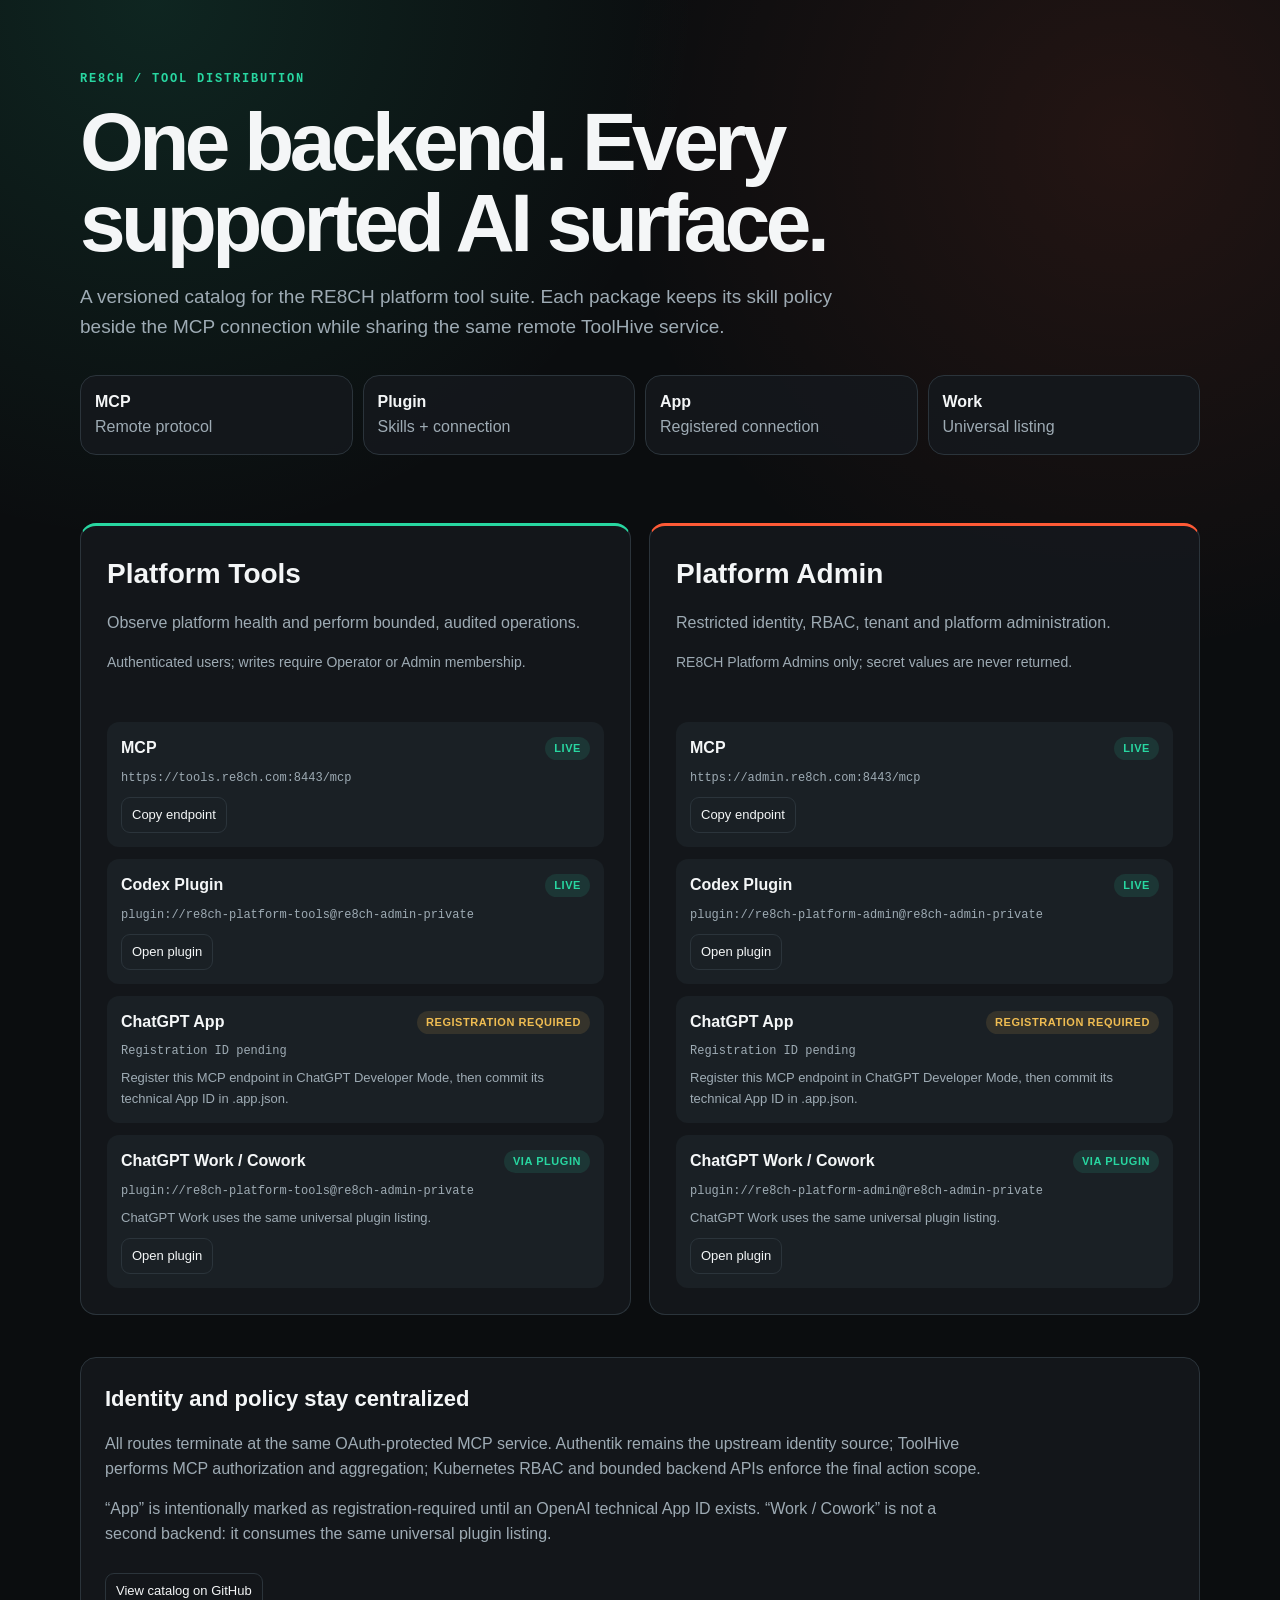
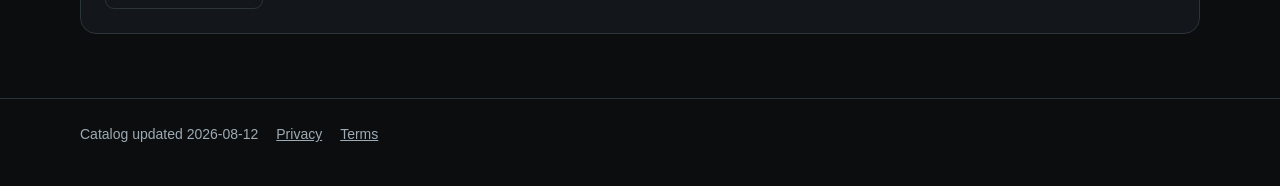
==== docs/index.html @ 042d4aea "publish RE8CH tool distribution catalog" ====
<!doctype html>
<html lang="en">
<head>
  <meta charset="utf-8">
  <meta name="viewport" content="width=device-width, initial-scale=1">
  <meta name="description" content="RE8CH platform tool distribution catalog for MCP, Codex Plugin, ChatGPT App and Work.">
  <title>RE8CH Tool Distribution</title>
  <link rel="stylesheet" href="./styles.css">
</head>
<body>
  <header class="wrap">
    <div class="eyebrow">RE8CH / Tool Distribution</div>
    <h1>One backend. Every supported AI surface.</h1>
    <p class="lead">A versioned catalog for the RE8CH platform tool suite. Each package keeps its skill policy beside the MCP connection while sharing the same remote ToolHive service.</p>
    <div class="flow" aria-label="Distribution model">
      <div><strong>MCP</strong>Remote protocol</div>
      <div><strong>Plugin</strong>Skills + connection</div>
      <div><strong>App</strong>Registered connection</div>
      <div><strong>Work</strong>Universal listing</div>
    </div>
  </header>

  <main class="wrap">
    <div id="plugins" class="grid" aria-live="polite"><p>Loading catalog…</p></div>
    <section class="policy">
      <h2>Identity and policy stay centralized</h2>
      <p>All routes terminate at the same OAuth-protected MCP service. Authentik remains the upstream identity source; ToolHive performs MCP authorization and aggregation; Kubernetes RBAC and bounded backend APIs enforce the final action scope.</p>
      <p>“App” is intentionally marked as registration-required until an OpenAI technical App ID exists. “Work / Cowork” is not a second backend: it consumes the same universal plugin listing.</p>
      <a class="button" href="https://github.com/re8ch/tool-distribution">View catalog on GitHub</a>
    </section>
  </main>

  <footer><div class="wrap"><span id="updated">Catalog</span><a href="./privacy.html">Privacy</a><a href="./terms.html">Terms</a></div></footer>
  <script src="./app.js" defer></script>
</body>
</html>
---- docs/styles.css ----
:root {
  color-scheme: dark;
  --bg: #0b0d0f;
  --panel: #14181c;
  --panel-2: #1a2025;
  --line: #2b343b;
  --text: #f4f6f7;
  --muted: #9eabb4;
  --tools: #28d7a1;
  --admin: #ff5a36;
  --warn: #f0bd52;
}

* { box-sizing: border-box; }

body {
  margin: 0;
  background:
    radial-gradient(circle at 12% 0%, rgba(40, 215, 161, .12), transparent 34rem),
    radial-gradient(circle at 88% 8%, rgba(255, 90, 54, .10), transparent 32rem),
    var(--bg);
  color: var(--text);
  font: 16px/1.55 ui-sans-serif, -apple-system, BlinkMacSystemFont, "Segoe UI", sans-serif;
}

a { color: inherit; }

.wrap { width: min(1120px, calc(100% - 36px)); margin: 0 auto; }

header { padding: 72px 0 44px; }

.eyebrow {
  color: var(--tools);
  font: 700 12px/1.2 ui-monospace, SFMono-Regular, Menlo, monospace;
  letter-spacing: .15em;
  text-transform: uppercase;
}

h1 { margin: 16px 0; max-width: 850px; font-size: clamp(42px, 7vw, 82px); line-height: .98; letter-spacing: -.055em; }
.lead { max-width: 760px; color: var(--muted); font-size: 19px; }

.flow {
  display: grid;
  grid-template-columns: repeat(4, 1fr);
  gap: 10px;
  margin: 34px 0 0;
}

.flow div, .card, .policy {
  border: 1px solid var(--line);
  background: rgba(20, 24, 28, .9);
  border-radius: 16px;
}

.flow div { padding: 14px; color: var(--muted); }
.flow strong { display: block; color: var(--text); }

.grid { display: grid; grid-template-columns: repeat(2, minmax(0, 1fr)); gap: 18px; padding: 24px 0; }
.card { padding: 26px; overflow: hidden; }
.card.tools { border-top: 3px solid var(--tools); }
.card.admin { border-top: 3px solid var(--admin); }
h2 { margin: 0 0 8px; font-size: 28px; }
.summary, .access { color: var(--muted); }
.access { min-height: 48px; font-size: 14px; }

.routes { margin-top: 22px; display: grid; gap: 12px; }
.route { padding: 14px; background: var(--panel-2); border-radius: 12px; }
.route-head { display: flex; align-items: center; justify-content: space-between; gap: 12px; }
.route-title { font-weight: 700; }
.badge { padding: 3px 9px; border-radius: 999px; font-size: 11px; font-weight: 800; letter-spacing: .05em; text-transform: uppercase; }
.badge.live, .badge.via-plugin { color: var(--tools); background: rgba(40, 215, 161, .12); }
.badge.registration-required { color: var(--warn); background: rgba(240, 189, 82, .12); }
.value { margin-top: 8px; color: var(--muted); font: 12px/1.5 ui-monospace, SFMono-Regular, Menlo, monospace; overflow-wrap: anywhere; }
.detail { margin: 8px 0 0; color: var(--muted); font-size: 13px; }

button, .button {
  display: inline-flex;
  align-items: center;
  justify-content: center;
  margin-top: 10px;
  border: 1px solid var(--line);
  border-radius: 9px;
  padding: 7px 10px;
  background: transparent;
  color: var(--text);
  font: inherit;
  font-size: 13px;
  text-decoration: none;
  cursor: pointer;
}
button:hover, .button:hover { border-color: var(--muted); background: rgba(255,255,255,.04); }

.policy { margin: 18px 0 64px; padding: 24px; }
.policy h2 { font-size: 22px; }
.policy p { color: var(--muted); max-width: 880px; }
footer { border-top: 1px solid var(--line); padding: 25px 0 40px; color: var(--muted); font-size: 14px; }
footer .wrap { display: flex; gap: 18px; flex-wrap: wrap; }

@media (max-width: 760px) {
  header { padding-top: 48px; }
  .flow, .grid { grid-template-columns: 1fr; }
  .access { min-height: 0; }
}
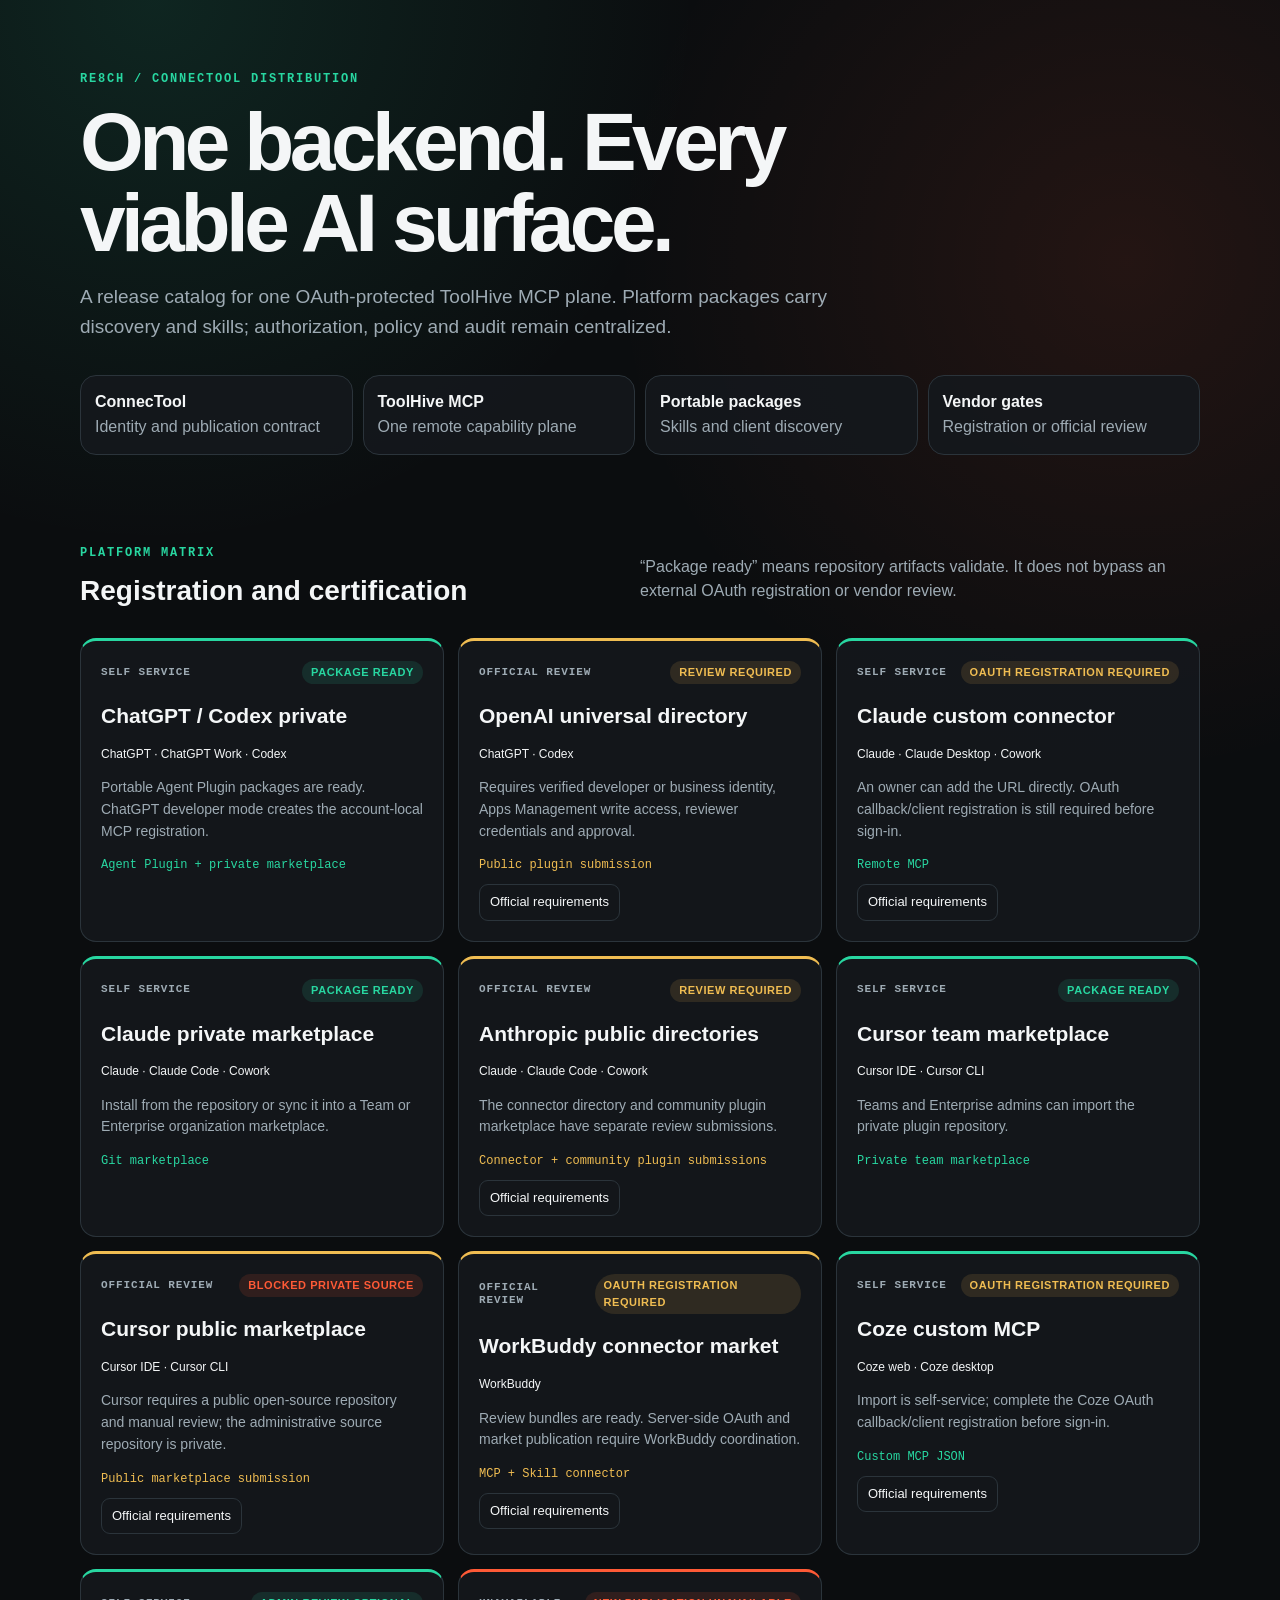
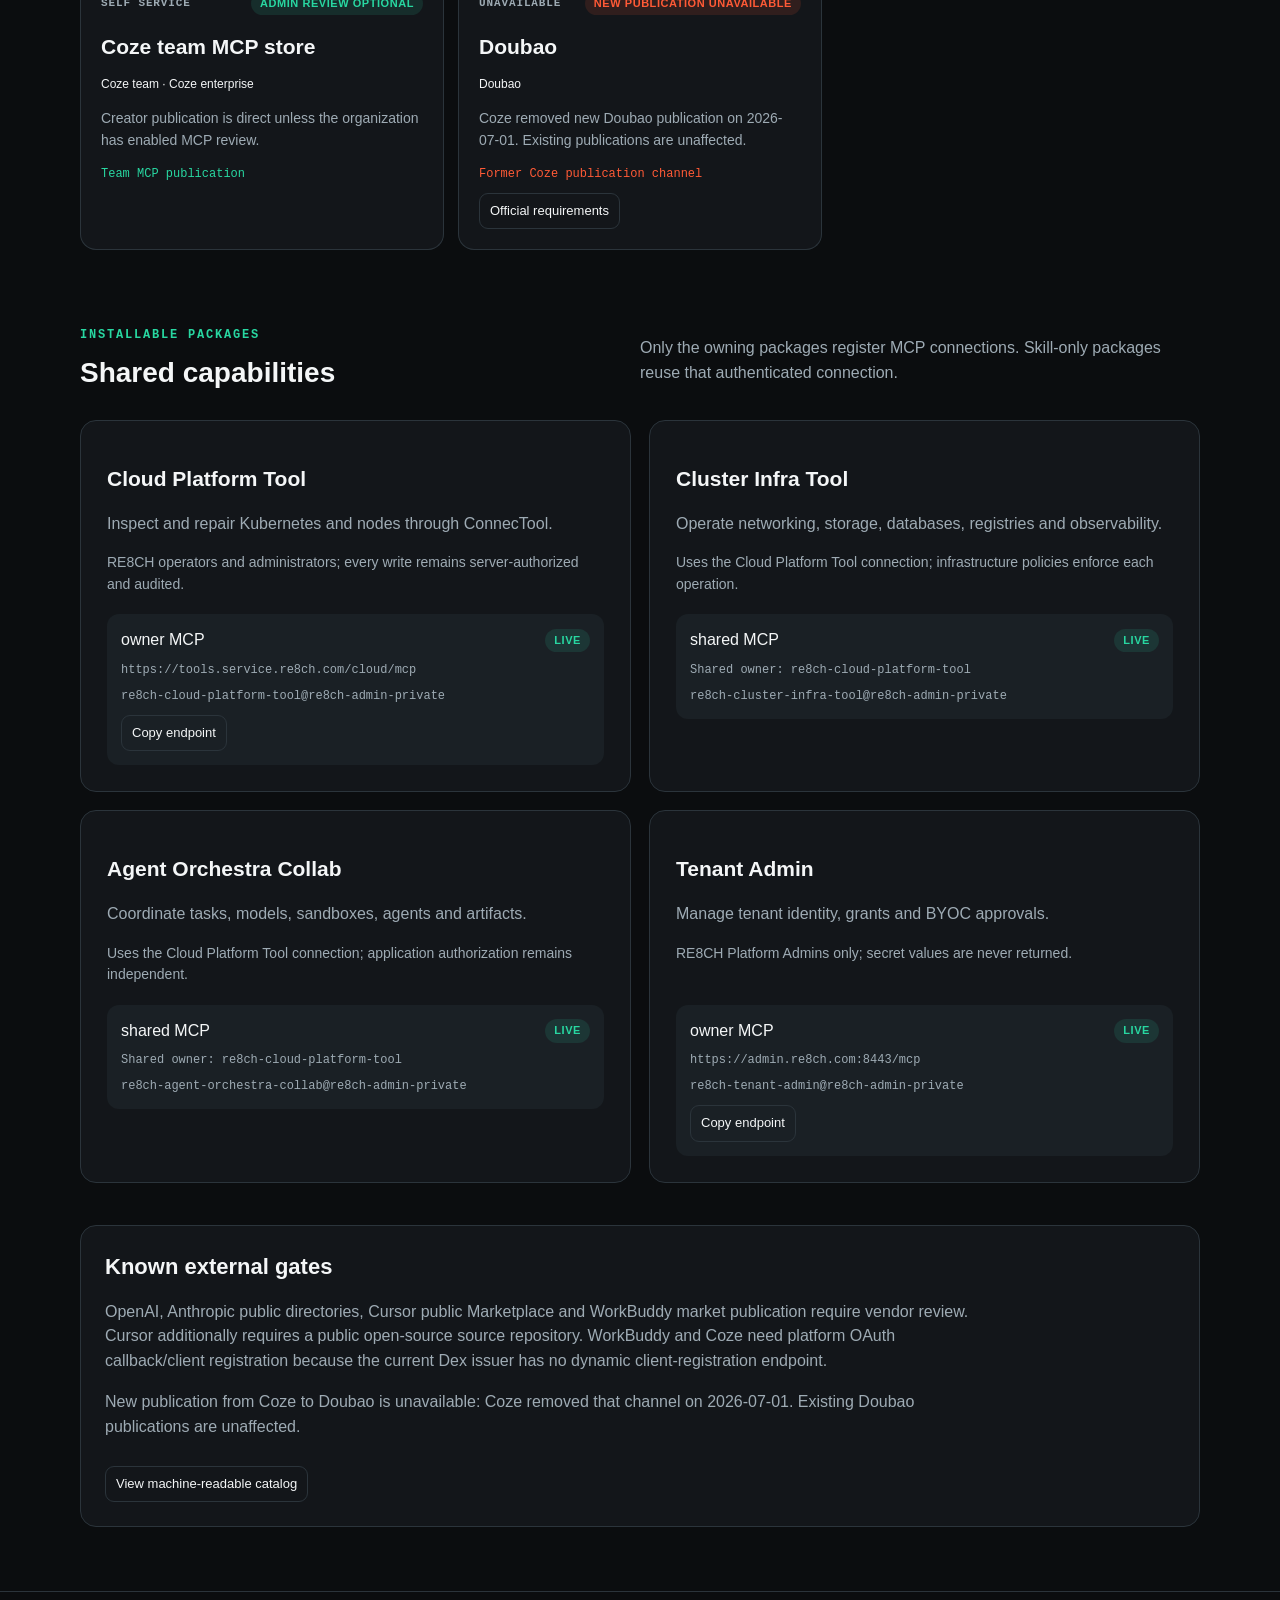
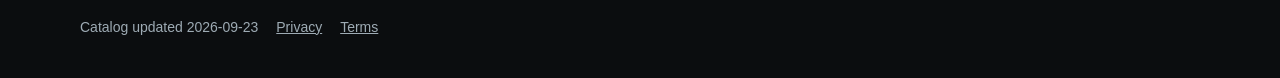
==== commit 7977fcd0: "feat(catalog): publish cross-platform release matrix" ====
--- a/docs/index.html
+++ b/docs/index.html
@@ -3,30 +3,39 @@
 <head>
   <meta charset="utf-8">
   <meta name="viewport" content="width=device-width, initial-scale=1">
-  <meta name="description" content="RE8CH platform tool distribution catalog for MCP, Codex Plugin, ChatGPT App and Work.">
+  <meta name="description" content="RE8CH ConnecTool distribution status across ChatGPT, Codex, Claude, Cowork, Cursor, WorkBuddy, Coze and Doubao.">
   <title>RE8CH Tool Distribution</title>
   <link rel="stylesheet" href="./styles.css">
 </head>
 <body>
   <header class="wrap">
-    <div class="eyebrow">RE8CH / Tool Distribution</div>
-    <h1>One backend. Every supported AI surface.</h1>
-    <p class="lead">A versioned catalog for the RE8CH platform tool suite. Each package keeps its skill policy beside the MCP connection while sharing the same remote ToolHive service.</p>
+    <div class="eyebrow">RE8CH / ConnecTool Distribution</div>
+    <h1>One backend. Every viable AI surface.</h1>
+    <p class="lead">A release catalog for one OAuth-protected ToolHive MCP plane. Platform packages carry discovery and skills; authorization, policy and audit remain centralized.</p>
     <div class="flow" aria-label="Distribution model">
-      <div><strong>MCP</strong>Remote protocol</div>
-      <div><strong>Plugin</strong>Skills + connection</div>
-      <div><strong>App</strong>Registered connection</div>
-      <div><strong>Work</strong>Universal listing</div>
+      <div><strong>ConnecTool</strong>Identity and publication contract</div>
+      <div><strong>ToolHive MCP</strong>One remote capability plane</div>
+      <div><strong>Portable packages</strong>Skills and client discovery</div>
+      <div><strong>Vendor gates</strong>Registration or official review</div>
     </div>
   </header>
 
   <main class="wrap">
-    <div id="plugins" class="grid" aria-live="polite"><p>Loading catalog…</p></div>
+    <section>
+      <div class="section-head"><div><div class="eyebrow">Platform matrix</div><h2>Registration and certification</h2></div><p>“Package ready” means repository artifacts validate. It does not bypass an external OAuth registration or vendor review.</p></div>
+      <div id="channels" class="channel-grid" aria-live="polite"><p>Loading catalog…</p></div>
+    </section>
+
+    <section class="plugin-section">
+      <div class="section-head"><div><div class="eyebrow">Installable packages</div><h2>Shared capabilities</h2></div><p>Only the owning packages register MCP connections. Skill-only packages reuse that authenticated connection.</p></div>
+      <div id="plugins" class="grid" aria-live="polite"></div>
+    </section>
+
     <section class="policy">
-      <h2>Identity and policy stay centralized</h2>
-      <p>All routes terminate at the same OAuth-protected MCP service. Authentik remains the upstream identity source; ToolHive performs MCP authorization and aggregation; Kubernetes RBAC and bounded backend APIs enforce the final action scope.</p>
-      <p>“App” is intentionally marked as registration-required until an OpenAI technical App ID exists. “Work / Cowork” is not a second backend: it consumes the same universal plugin listing.</p>
-      <a class="button" href="https://github.com/re8ch/tool-distribution">View catalog on GitHub</a>
+      <h2>Known external gates</h2>
+      <p>OpenAI, Anthropic public directories, Cursor public Marketplace and WorkBuddy market publication require vendor review. Cursor additionally requires a public open-source source repository. WorkBuddy and Coze need platform OAuth callback/client registration because the current Dex issuer has no dynamic client-registration endpoint.</p>
+      <p>New publication from Coze to Doubao is unavailable: Coze removed that channel on 2026-07-01. Existing Doubao publications are unaffected.</p>
+      <a class="button" href="https://github.com/re8ch/tool-distribution">View machine-readable catalog</a>
     </section>
   </main>
 
--- a/docs/styles.css
+++ b/docs/styles.css
@@ -46,7 +46,7 @@
   margin: 34px 0 0;
 }
 
-.flow div, .card, .policy {
+.flow div, .card, .channel, .policy {
   border: 1px solid var(--line);
   background: rgba(20, 24, 28, .9);
   border-radius: 16px;
@@ -55,10 +55,24 @@
 .flow div { padding: 14px; color: var(--muted); }
 .flow strong { display: block; color: var(--text); }
 
-.grid { display: grid; grid-template-columns: repeat(2, minmax(0, 1fr)); gap: 18px; padding: 24px 0; }
+.section-head { display: flex; align-items: end; justify-content: space-between; gap: 28px; margin: 40px 0 18px; }
+.section-head h2 { margin-top: 8px; }
+.section-head > p { max-width: 560px; color: var(--muted); }
+.channel-grid { display: grid; grid-template-columns: repeat(3, minmax(0, 1fr)); gap: 14px; }
+.channel { padding: 20px; border-top: 3px solid var(--tools); }
+.channel.official-review { border-top-color: var(--warn); }
+.channel.unavailable { border-top-color: var(--admin); }
+.channel-head { display: flex; align-items: center; justify-content: space-between; gap: 10px; }
+.class-label { color: var(--muted); font: 700 11px/1.2 ui-monospace, SFMono-Regular, Menlo, monospace; letter-spacing: .08em; text-transform: uppercase; }
+.channel h3, .card h3 { margin: 16px 0 6px; font-size: 21px; }
+.channel p { color: var(--muted); font-size: 14px; }
+.channel .surfaces { color: var(--text); font-size: 12px; }
+.integration { color: var(--tools); font: 12px/1.5 ui-monospace, SFMono-Regular, Menlo, monospace; }
+.official-review .integration { color: var(--warn); }
+.unavailable .integration { color: var(--admin); }
+.plugin-section { margin-top: 70px; }
+.grid { display: grid; grid-template-columns: repeat(2, minmax(0, 1fr)); gap: 18px; padding: 0 0 24px; }
 .card { padding: 26px; overflow: hidden; }
-.card.tools { border-top: 3px solid var(--tools); }
-.card.admin { border-top: 3px solid var(--admin); }
 h2 { margin: 0 0 8px; font-size: 28px; }
 .summary, .access { color: var(--muted); }
 .access { min-height: 48px; font-size: 14px; }
@@ -68,8 +82,9 @@
 .route-head { display: flex; align-items: center; justify-content: space-between; gap: 12px; }
 .route-title { font-weight: 700; }
 .badge { padding: 3px 9px; border-radius: 999px; font-size: 11px; font-weight: 800; letter-spacing: .05em; text-transform: uppercase; }
-.badge.live, .badge.via-plugin { color: var(--tools); background: rgba(40, 215, 161, .12); }
-.badge.registration-required { color: var(--warn); background: rgba(240, 189, 82, .12); }
+.badge.live, .badge.package-ready, .badge.admin-review-optional { color: var(--tools); background: rgba(40, 215, 161, .12); }
+.badge.review-required, .badge.oauth-registration-required { color: var(--warn); background: rgba(240, 189, 82, .12); }
+.badge.blocked-private-source, .badge.new-publication-unavailable { color: var(--admin); background: rgba(255, 90, 54, .12); }
 .value { margin-top: 8px; color: var(--muted); font: 12px/1.5 ui-monospace, SFMono-Regular, Menlo, monospace; overflow-wrap: anywhere; }
 .detail { margin: 8px 0 0; color: var(--muted); font-size: 13px; }
 
@@ -98,6 +113,7 @@
 
 @media (max-width: 760px) {
   header { padding-top: 48px; }
-  .flow, .grid { grid-template-columns: 1fr; }
+  .flow, .grid, .channel-grid { grid-template-columns: 1fr; }
+  .section-head { display: block; }
   .access { min-height: 0; }
 }
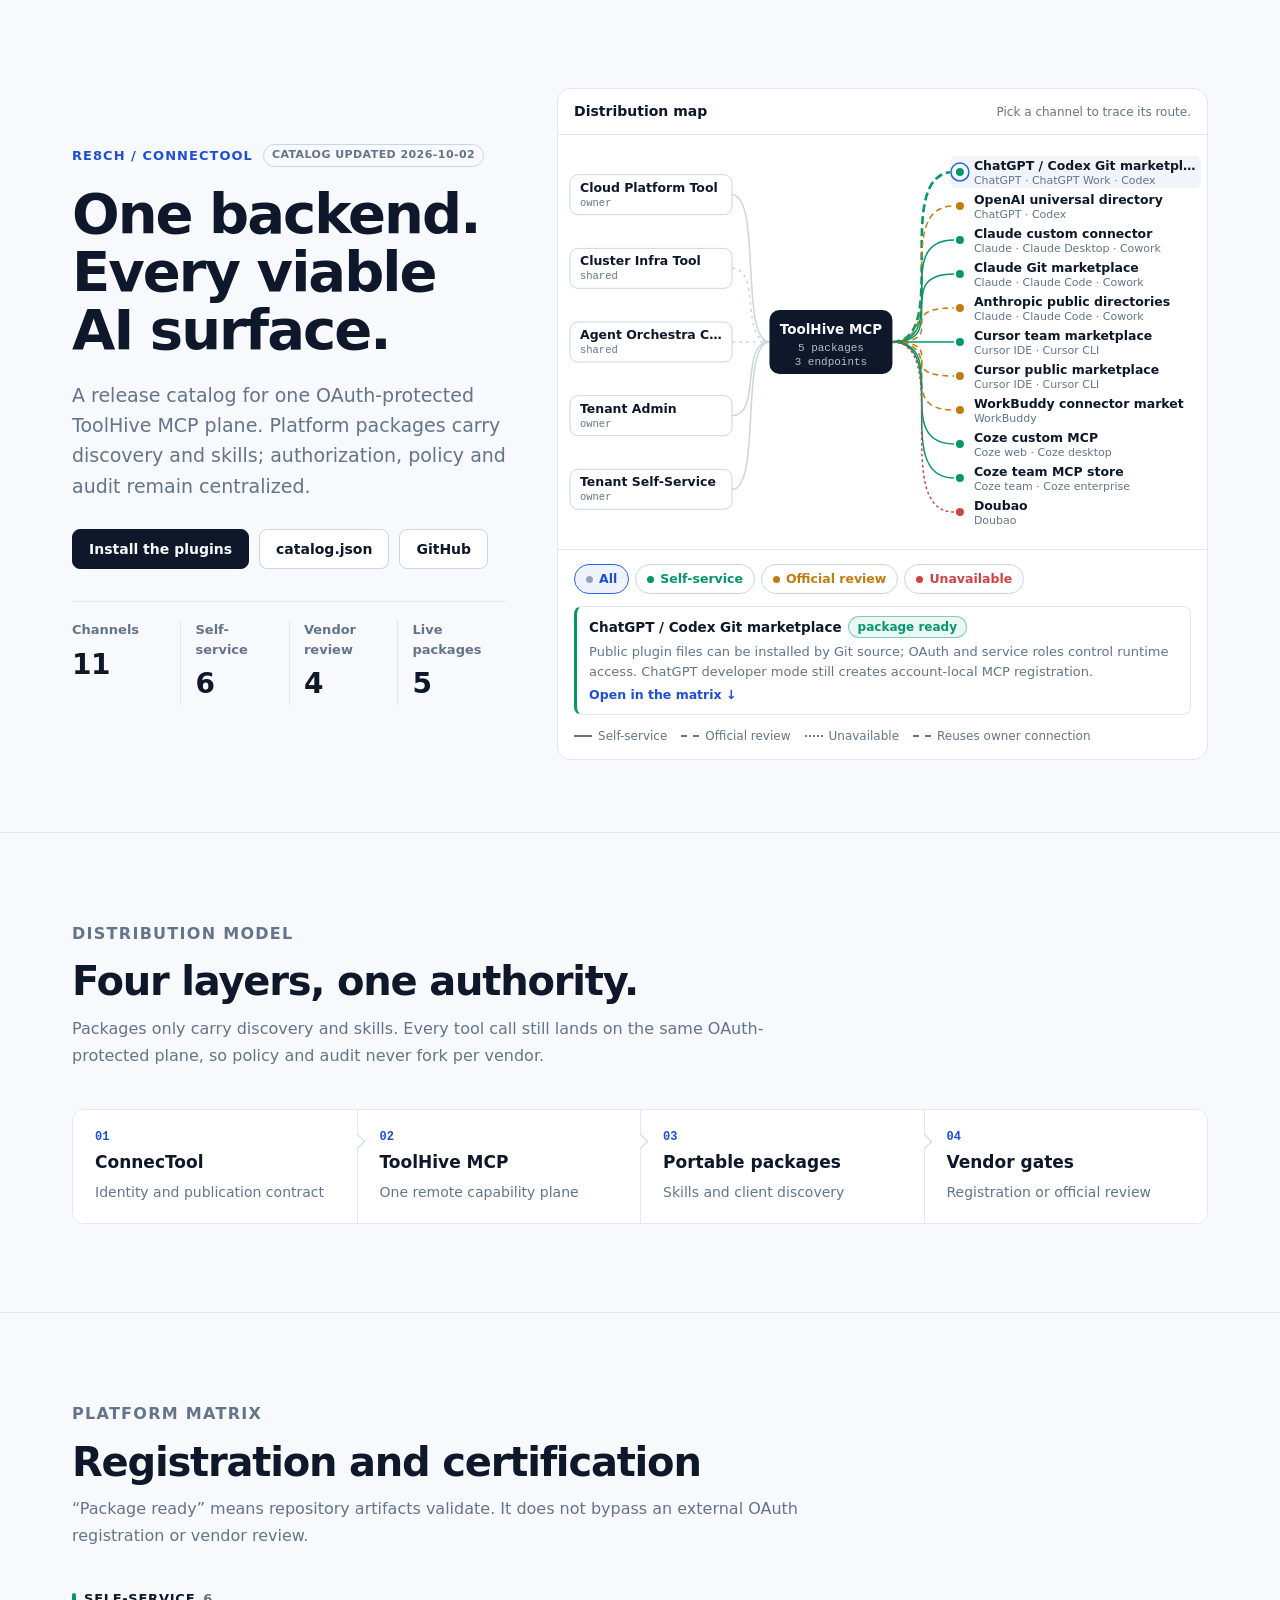
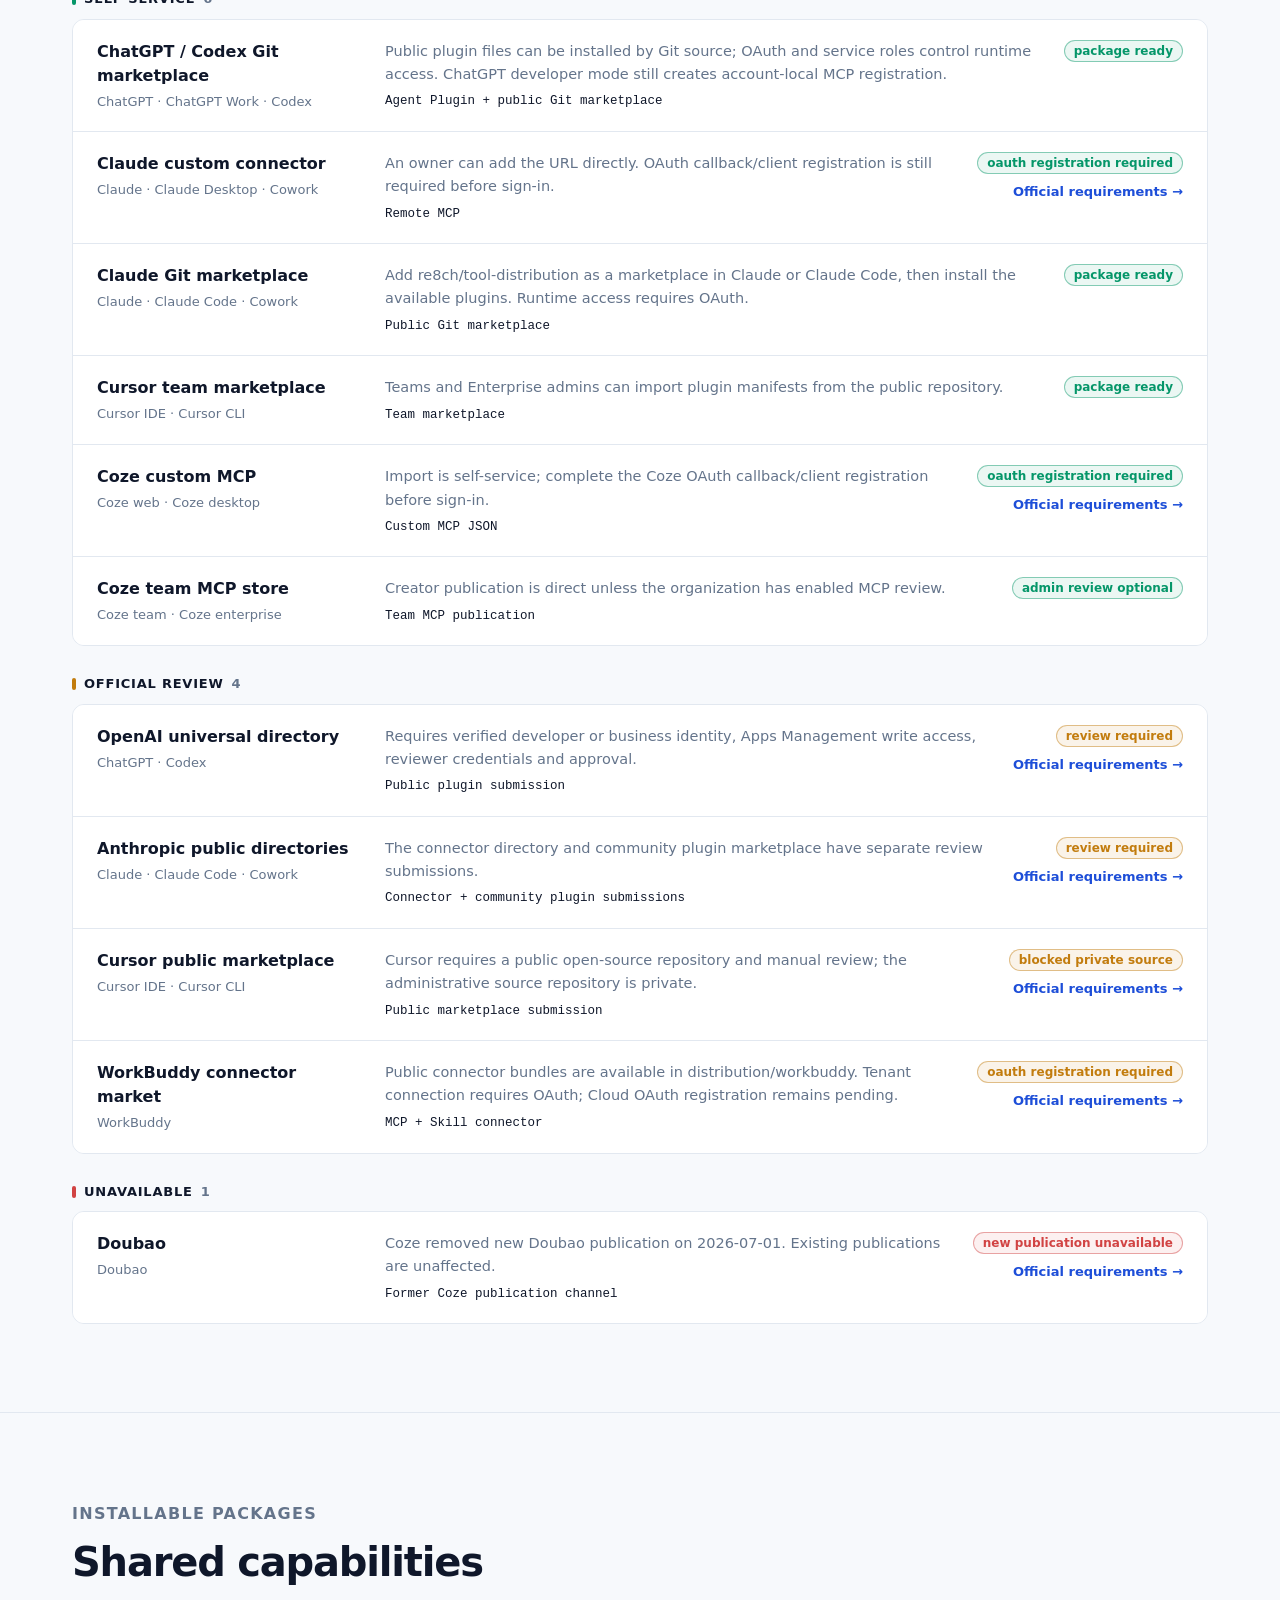
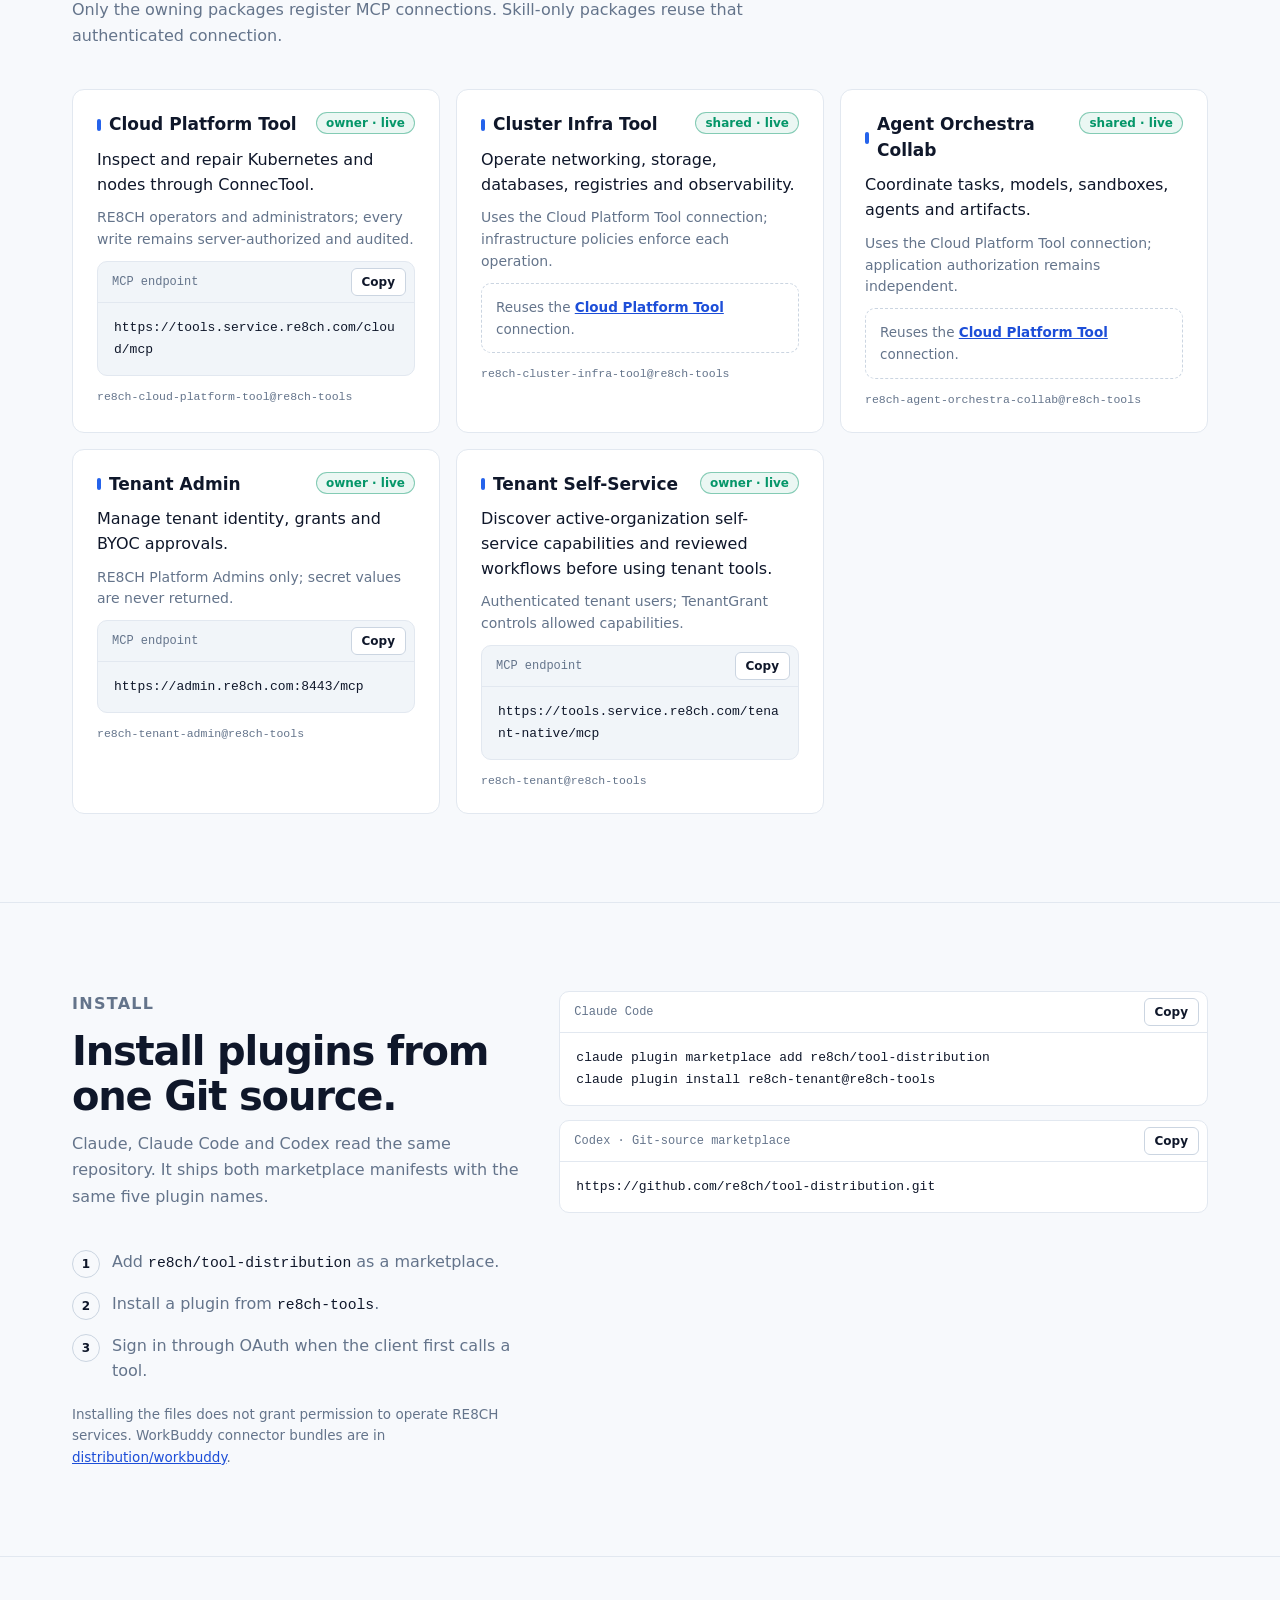
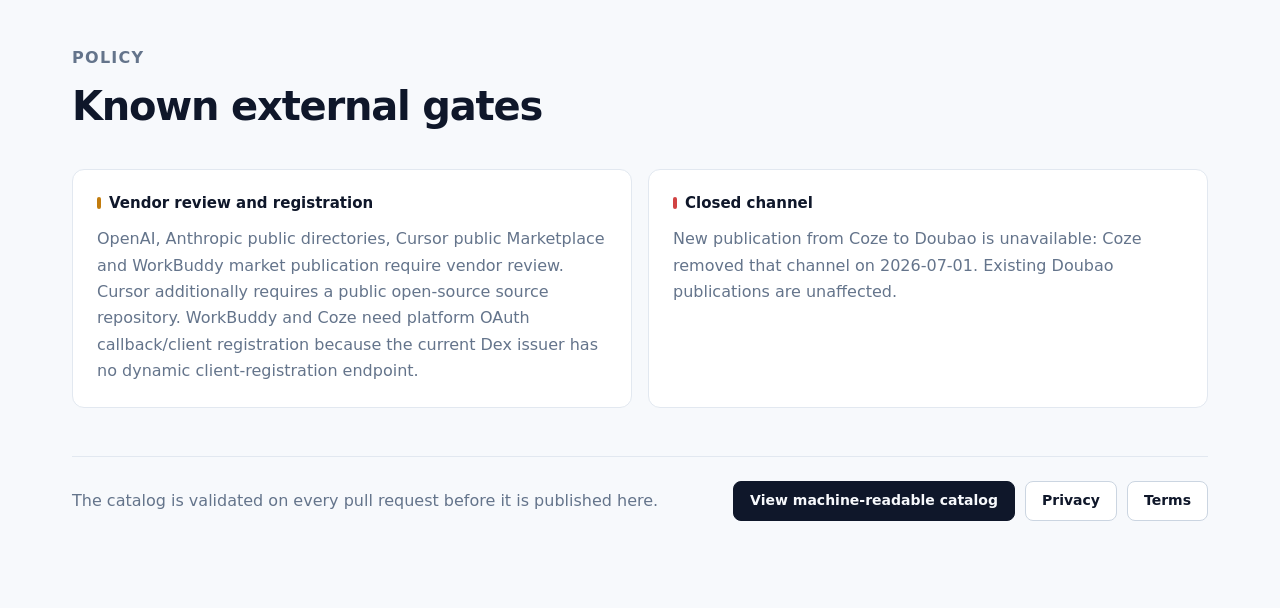
==== commit 803e0db5: "Redesign the Pages site in the RE8CH official site style Light RE8CH product-site system (borders ov" ====
--- a/docs/index.html
+++ b/docs/index.html
@@ -1,45 +1,127 @@
 <!doctype html>
-<html lang="en">
+<html lang="en" data-site="tool-distribution">
 <head>
   <meta charset="utf-8">
   <meta name="viewport" content="width=device-width, initial-scale=1">
+  <title>RE8CH Tool Distribution</title>
   <meta name="description" content="RE8CH ConnecTool distribution status across ChatGPT, Codex, Claude, Cowork, Cursor, WorkBuddy, Coze and Doubao.">
-  <title>RE8CH Tool Distribution</title>
-  <link rel="stylesheet" href="./styles.css">
+  <meta name="theme-color" content="#f7f9fc">
+  <meta property="og:title" content="RE8CH Tool Distribution">
+  <meta property="og:description" content="One OAuth-protected ToolHive MCP plane, packaged for every viable AI surface.">
+  <meta property="og:url" content="https://re8ch.github.io/tool-distribution/">
+  <link rel="canonical" href="https://re8ch.github.io/tool-distribution/">
+  <link rel="sitemap" type="application/xml" title="Sitemap" href="https://re8ch.github.io/tool-distribution/sitemap.xml">
+  <link rel="icon" type="image/svg+xml" href="https://brand-assets.re8ch.com/SVG/logo.svg">
+  <link rel="stylesheet" href="./styles.css?v=20261028-td-1">
+  <link rel="stylesheet" href="https://brand-assets.re8ch.com/dist/current/re8ch-navigator.css">
+  <link rel="stylesheet" href="https://brand-assets.re8ch.com/dist/current/re8ch-footer.css">
+  <script src="./boot.js?v=20261028-td-1"></script>
+  <script src="https://brand-assets.re8ch.com/dist/current/re8ch-navigator.js" defer></script>
+  <script src="https://brand-assets.re8ch.com/dist/current/re8ch-footer.js" defer></script>
+  <script src="./site.js?v=20261028-td-1" defer></script>
+  <script src="./app.js?v=20261028-td-1" defer></script>
 </head>
 <body>
-  <header class="wrap">
-    <div class="eyebrow">RE8CH / ConnecTool Distribution</div>
-    <h1>One backend. Every viable AI surface.</h1>
-    <p class="lead">A release catalog for one OAuth-protected ToolHive MCP plane. Platform packages carry discovery and skills; authorization, policy and audit remain centralized.</p>
-    <div class="flow" aria-label="Distribution model">
-      <div><strong>ConnecTool</strong>Identity and publication contract</div>
-      <div><strong>ToolHive MCP</strong>One remote capability plane</div>
-      <div><strong>Portable packages</strong>Skills and client discovery</div>
-      <div><strong>Vendor gates</strong>Registration or official review</div>
-    </div>
-  </header>
-
-  <main class="wrap">
-    <section>
-      <div class="section-head"><div><div class="eyebrow">Platform matrix</div><h2>Registration and certification</h2></div><p>“Package ready” means repository artifacts validate. It does not bypass an external OAuth registration or vendor review.</p></div>
-      <div id="channels" class="channel-grid" aria-live="polite"><p>Loading catalog…</p></div>
+  <div class="shell">
+  <re8ch-navigator product="re8ch" brand="RE8CH Tool Distribution" locale="en" home-href="./" links='[{"label":"Map","href":"#map"},{"label":"Channels","href":"#channels"},{"label":"Packages","href":"#plugins"},{"label":"Install","href":"#install"},{"label":"Gates","href":"#gates"}]' language-options='[{"label":"English","value":"en","href":"./"}]' language-mode="available" extra-actions='[]'></re8ch-navigator>
+  <main>
+    <section class="hero">
+      <div class="wrap hero-grid">
+        <div>
+          <p class="eyebrow">RE8CH / ConnecTool <span class="tag" id="updated">Distribution catalog</span></p>
+          <h1>One backend. Every viable AI surface.</h1>
+          <p class="lead">A release catalog for one OAuth-protected ToolHive MCP plane. Platform packages carry discovery and skills; authorization, policy and audit remain centralized.</p>
+          <div class="actions"><a class="button primary" href="#install">Install the plugins</a><a class="button" href="./catalog.json">catalog.json</a><a class="button" href="https://github.com/re8ch/tool-distribution" rel="noopener">GitHub</a></div>
+          <div class="stats" aria-live="polite">
+            <div><span>Channels</span><strong data-stat="channels">11</strong></div>
+            <div><span>Self-service</span><strong data-stat="self-service">6</strong></div>
+            <div><span>Vendor review</span><strong data-stat="official-review">4</strong></div>
+            <div><span>Live packages</span><strong data-stat="live">5</strong></div>
+          </div>
+        </div>
+        <div class="figure" id="map">
+          <div class="figure-head"><b>Distribution map</b><small>Pick a channel to trace its route.</small></div>
+          <div class="figure-body" data-map><svg role="group" aria-label="Packages, the shared MCP plane and distribution channels"></svg></div>
+          <div class="figure-foot">
+            <div class="chips" data-map-filter role="group" aria-label="Filter channels">
+              <button class="chip" type="button" data-filter="all" aria-pressed="true">All</button>
+              <button class="chip k-ok" type="button" data-filter="self-service" aria-pressed="false">Self-service</button>
+              <button class="chip k-warn" type="button" data-filter="official-review" aria-pressed="false">Official review</button>
+              <button class="chip k-bad" type="button" data-filter="unavailable" aria-pressed="false">Unavailable</button>
+            </div>
+            <div class="verdict" data-map-caption aria-live="polite"><b>Loading catalog…</b></div>
+            <div class="legend"><span class="k-ok"><i></i>Self-service</span><span class="k-warn"><i></i>Official review</span><span class="k-bad"><i></i>Unavailable</span><span class="k-shared"><i></i>Reuses owner connection</span></div>
+          </div>
+        </div>
+      </div>
     </section>
 
-    <section class="plugin-section">
-      <div class="section-head"><div><div class="eyebrow">Installable packages</div><h2>Shared capabilities</h2></div><p>Only the owning packages register MCP connections. Skill-only packages reuse that authenticated connection.</p></div>
-      <div id="plugins" class="grid" aria-live="polite"></div>
+    <section class="section" id="model">
+      <div class="wrap">
+        <div class="section-head"><p class="eyebrow">Distribution model</p><h2>Four layers, one authority.</h2><p>Packages only carry discovery and skills. Every tool call still lands on the same OAuth-protected plane, so policy and audit never fork per vendor.</p></div>
+        <div class="layers">
+          <article><span class="idx">01</span><h3>ConnecTool</h3><p>Identity and publication contract</p></article>
+          <article><span class="idx">02</span><h3>ToolHive MCP</h3><p>One remote capability plane</p></article>
+          <article><span class="idx">03</span><h3>Portable packages</h3><p>Skills and client discovery</p></article>
+          <article><span class="idx">04</span><h3>Vendor gates</h3><p>Registration or official review</p></article>
+        </div>
+      </div>
     </section>
 
-    <section class="policy">
-      <h2>Known external gates</h2>
-      <p>OpenAI, Anthropic public directories, Cursor public Marketplace and WorkBuddy market publication require vendor review. Cursor additionally requires a public open-source source repository. WorkBuddy and Coze need platform OAuth callback/client registration because the current Dex issuer has no dynamic client-registration endpoint.</p>
-      <p>New publication from Coze to Doubao is unavailable: Coze removed that channel on 2026-07-01. Existing Doubao publications are unaffected.</p>
-      <a class="button" href="https://github.com/re8ch/tool-distribution">View machine-readable catalog</a>
+    <section class="section" id="channels">
+      <div class="wrap">
+        <div class="section-head"><p class="eyebrow">Platform matrix</p><h2>Registration and certification</h2><p>“Package ready” means repository artifacts validate. It does not bypass an external OAuth registration or vendor review.</p></div>
+        <div data-channels aria-live="polite"><p class="note">Loading catalog…</p></div>
+      </div>
+    </section>
+
+    <section class="section" id="plugins">
+      <div class="wrap">
+        <div class="section-head"><p class="eyebrow">Installable packages</p><h2>Shared capabilities</h2><p>Only the owning packages register MCP connections. Skill-only packages reuse that authenticated connection.</p></div>
+        <div class="packages" data-plugins aria-live="polite"></div>
+      </div>
+    </section>
+
+    <section class="section" id="install">
+      <div class="wrap install">
+        <div>
+          <div class="section-head"><p class="eyebrow">Install</p><h2>Install plugins from one Git source.</h2><p>Claude, Claude Code and Codex read the same repository. It ships both marketplace manifests with the same five plugin names.</p></div>
+          <ol class="steps">
+            <li><span>Add <code>re8ch/tool-distribution</code> as a marketplace.</span></li>
+            <li><span>Install a plugin from <code>re8ch-tools</code>.</span></li>
+            <li><span>Sign in through OAuth when the client first calls a tool.</span></li>
+          </ol>
+          <p class="note">Installing the files does not grant permission to operate RE8CH services. WorkBuddy connector bundles are in <a href="https://github.com/re8ch/tool-distribution/tree/main/distribution/workbuddy" rel="noopener">distribution/workbuddy</a>.</p>
+        </div>
+        <div class="code-stack">
+          <div class="code">
+            <div class="code-head"><span>Claude Code</span><button class="copy" type="button" data-copy-target="code-claude">Copy</button></div>
+            <pre id="code-claude">claude plugin marketplace add re8ch/tool-distribution
+claude plugin install re8ch-tenant@re8ch-tools</pre>
+          </div>
+          <div class="code">
+            <div class="code-head"><span>Codex · Git-source marketplace</span><button class="copy" type="button" data-copy-target="code-codex">Copy</button></div>
+            <pre id="code-codex">https://github.com/re8ch/tool-distribution.git</pre>
+          </div>
+        </div>
+      </div>
+    </section>
+
+    <section class="section" id="gates">
+      <div class="wrap">
+        <div class="section-head"><p class="eyebrow">Policy</p><h2>Known external gates</h2></div>
+        <div class="split">
+          <div class="panel warn"><h3>Vendor review and registration</h3><p>OpenAI, Anthropic public directories, Cursor public Marketplace and WorkBuddy market publication require vendor review. Cursor additionally requires a public open-source source repository. WorkBuddy and Coze need platform OAuth callback/client registration because the current Dex issuer has no dynamic client-registration endpoint.</p></div>
+          <div class="panel bad"><h3>Closed channel</h3><p>New publication from Coze to Doubao is unavailable: Coze removed that channel on 2026-07-01. Existing Doubao publications are unaffected.</p></div>
+        </div>
+        <div class="closing">
+          <p>The catalog is validated on every pull request before it is published here.</p>
+          <div class="actions"><a class="button primary" href="https://github.com/re8ch/tool-distribution">View machine-readable catalog</a><a class="button" href="./privacy.html">Privacy</a><a class="button" href="./terms.html">Terms</a></div>
+        </div>
+      </div>
     </section>
   </main>
-
-  <footer><div class="wrap"><span id="updated">Catalog</span><a href="./privacy.html">Privacy</a><a href="./terms.html">Terms</a></div></footer>
-  <script src="./app.js" defer></script>
+  <re8ch-footer active-product="re8ch" locale="en" theme="light" language-options='[{"label":"English","value":"en","href":"./"}]' language-mode="available" brand-logo="https://brand-assets.re8ch.com/SVG/logo.svg"></re8ch-footer>
+  </div>
 </body>
 </html>
--- a/docs/styles.css
+++ b/docs/styles.css
@@ -1,119 +1,259 @@
+/* RE8CH Tool Distribution. Same light system and tokens as the RE8CH product and cloud sites:
+   light paper, borders over shadows, no decorative backgrounds. */
 :root {
+  color-scheme: light;
+  --paper: #f7f9fc;
+  --surface: #ffffff;
+  --surface-2: #f1f5f9;
+  --ink: #0f172a;
+  --muted: #64748b;
+  --faint: #94a3b8;
+  --line: #e2e8f0;
+  --line-strong: #cbd5e1;
+  --accent: #2563eb;
+  --accent-ink: #1d4ed8;
+  --accent-soft: rgba(37, 99, 235, .08);
+  --ok: #059669;
+  --ok-soft: rgba(5, 150, 105, .08);
+  --warn: #c27c0e;
+  --warn-soft: rgba(194, 124, 14, .09);
+  --bad: #d14343;
+  --bad-soft: rgba(209, 67, 67, .08);
+  --unknown: #94a3b8;
+  --mono: ui-monospace, SFMono-Regular, Menlo, Consolas, monospace;
+}
+:root[data-theme="dark"] {
   color-scheme: dark;
-  --bg: #0b0d0f;
-  --panel: #14181c;
-  --panel-2: #1a2025;
-  --line: #2b343b;
-  --text: #f4f6f7;
-  --muted: #9eabb4;
-  --tools: #28d7a1;
-  --admin: #ff5a36;
-  --warn: #f0bd52;
+  --paper: #07111d;
+  --surface: #0c1828;
+  --surface-2: #102236;
+  --ink: #eef4fb;
+  --muted: #9aabbf;
+  --faint: #6b7d93;
+  --line: rgba(226, 236, 248, .12);
+  --line-strong: rgba(226, 236, 248, .22);
+  --accent: #60a5fa;
+  --accent-ink: #93c5fd;
+  --accent-soft: rgba(96, 165, 250, .12);
+  --ok: #34d399;
+  --ok-soft: rgba(52, 211, 153, .1);
+  --warn: #f5b942;
+  --warn-soft: rgba(245, 185, 66, .1);
+  --bad: #f87171;
+  --bad-soft: rgba(248, 113, 113, .1);
+  --unknown: #6b7d93;
 }
 
 * { box-sizing: border-box; }
-
-body {
-  margin: 0;
-  background:
-    radial-gradient(circle at 12% 0%, rgba(40, 215, 161, .12), transparent 34rem),
-    radial-gradient(circle at 88% 8%, rgba(255, 90, 54, .10), transparent 32rem),
-    var(--bg);
-  color: var(--text);
-  font: 16px/1.55 ui-sans-serif, -apple-system, BlinkMacSystemFont, "Segoe UI", sans-serif;
-}
-
+html { background: var(--paper); color: var(--ink); font-family: Inter, ui-sans-serif, system-ui, -apple-system, BlinkMacSystemFont, "Segoe UI", "PingFang SC", "Microsoft YaHei", sans-serif; line-height: 1.5; scroll-padding-top: 84px; text-size-adjust: 100%; }
+body { margin: 0; background: var(--paper); overflow-x: clip; }
 a { color: inherit; }
-
-.wrap { width: min(1120px, calc(100% - 36px)); margin: 0 auto; }
-
-header { padding: 72px 0 44px; }
-
-.eyebrow {
-  color: var(--tools);
-  font: 700 12px/1.2 ui-monospace, SFMono-Regular, Menlo, monospace;
-  letter-spacing: .15em;
-  text-transform: uppercase;
-}
-
-h1 { margin: 16px 0; max-width: 850px; font-size: clamp(42px, 7vw, 82px); line-height: .98; letter-spacing: -.055em; }
-.lead { max-width: 760px; color: var(--muted); font-size: 19px; }
-
-.flow {
-  display: grid;
-  grid-template-columns: repeat(4, 1fr);
-  gap: 10px;
-  margin: 34px 0 0;
-}
-
-.flow div, .card, .channel, .policy {
-  border: 1px solid var(--line);
-  background: rgba(20, 24, 28, .9);
-  border-radius: 16px;
-}
-
-.flow div { padding: 14px; color: var(--muted); }
-.flow strong { display: block; color: var(--text); }
-
-.section-head { display: flex; align-items: end; justify-content: space-between; gap: 28px; margin: 40px 0 18px; }
-.section-head h2 { margin-top: 8px; }
-.section-head > p { max-width: 560px; color: var(--muted); }
-.channel-grid { display: grid; grid-template-columns: repeat(3, minmax(0, 1fr)); gap: 14px; }
-.channel { padding: 20px; border-top: 3px solid var(--tools); }
-.channel.official-review { border-top-color: var(--warn); }
-.channel.unavailable { border-top-color: var(--admin); }
-.channel-head { display: flex; align-items: center; justify-content: space-between; gap: 10px; }
-.class-label { color: var(--muted); font: 700 11px/1.2 ui-monospace, SFMono-Regular, Menlo, monospace; letter-spacing: .08em; text-transform: uppercase; }
-.channel h3, .card h3 { margin: 16px 0 6px; font-size: 21px; }
-.channel p { color: var(--muted); font-size: 14px; }
-.channel .surfaces { color: var(--text); font-size: 12px; }
-.integration { color: var(--tools); font: 12px/1.5 ui-monospace, SFMono-Regular, Menlo, monospace; }
-.official-review .integration { color: var(--warn); }
-.unavailable .integration { color: var(--admin); }
-.plugin-section { margin-top: 70px; }
-.grid { display: grid; grid-template-columns: repeat(2, minmax(0, 1fr)); gap: 18px; padding: 0 0 24px; }
-.card { padding: 26px; overflow: hidden; }
-h2 { margin: 0 0 8px; font-size: 28px; }
-.summary, .access { color: var(--muted); }
-.access { min-height: 48px; font-size: 14px; }
-
-.routes { margin-top: 22px; display: grid; gap: 12px; }
-.route { padding: 14px; background: var(--panel-2); border-radius: 12px; }
-.route-head { display: flex; align-items: center; justify-content: space-between; gap: 12px; }
-.route-title { font-weight: 700; }
-.badge { padding: 3px 9px; border-radius: 999px; font-size: 11px; font-weight: 800; letter-spacing: .05em; text-transform: uppercase; }
-.badge.live, .badge.package-ready, .badge.admin-review-optional { color: var(--tools); background: rgba(40, 215, 161, .12); }
-.badge.review-required, .badge.oauth-registration-required { color: var(--warn); background: rgba(240, 189, 82, .12); }
-.badge.blocked-private-source, .badge.new-publication-unavailable { color: var(--admin); background: rgba(255, 90, 54, .12); }
-.value { margin-top: 8px; color: var(--muted); font: 12px/1.5 ui-monospace, SFMono-Regular, Menlo, monospace; overflow-wrap: anywhere; }
-.detail { margin: 8px 0 0; color: var(--muted); font-size: 13px; }
-
-button, .button {
-  display: inline-flex;
-  align-items: center;
-  justify-content: center;
-  margin-top: 10px;
-  border: 1px solid var(--line);
-  border-radius: 9px;
-  padding: 7px 10px;
-  background: transparent;
-  color: var(--text);
-  font: inherit;
-  font-size: 13px;
-  text-decoration: none;
-  cursor: pointer;
-}
-button:hover, .button:hover { border-color: var(--muted); background: rgba(255,255,255,.04); }
-
-.policy { margin: 18px 0 64px; padding: 24px; }
-.policy h2 { font-size: 22px; }
-.policy p { color: var(--muted); max-width: 880px; }
-footer { border-top: 1px solid var(--line); padding: 25px 0 40px; color: var(--muted); font-size: 14px; }
-footer .wrap { display: flex; gap: 18px; flex-wrap: wrap; }
-
-@media (max-width: 760px) {
-  header { padding-top: 48px; }
-  .flow, .grid, .channel-grid { grid-template-columns: 1fr; }
-  .section-head { display: block; }
-  .access { min-height: 0; }
-}
+button { font: inherit; color: inherit; }
+button:focus-visible, a:focus-visible, [tabindex]:focus-visible { outline: 2px solid var(--accent); outline-offset: 3px; }
+h1, h2, h3, p { margin: 0; }
+code { font-family: var(--mono); font-size: .92em; }
+re8ch-navigator { overflow-x: clip; }
+
+.shell { min-height: 100svh; overflow-x: clip; }
+.wrap { margin: 0 auto; max-width: 1200px; padding: 0 clamp(16px, 4vw, 32px); }
+.eyebrow { align-items: center; color: var(--accent-ink); display: inline-flex; flex-wrap: wrap; font-size: 13px; font-weight: 750; gap: 10px; letter-spacing: .08em; text-transform: uppercase; }
+.eyebrow .tag { border: 1px solid var(--line-strong); border-radius: 999px; color: var(--muted); font-size: 11px; font-weight: 650; letter-spacing: .04em; padding: 2px 8px; }
+.note { color: var(--muted); font-size: 13.5px; line-height: 1.6; }
+.note a { color: var(--accent-ink); }
+.error { color: var(--bad); }
+
+.button { align-items: center; background: var(--surface); border: 1px solid var(--line-strong); border-radius: 8px; color: var(--ink); cursor: pointer; display: inline-flex; font-size: 14px; font-weight: 650; gap: 8px; justify-content: center; min-height: 40px; padding: 0 16px; text-decoration: none; transition: border-color .15s, background .15s; }
+.button:hover { border-color: var(--faint); }
+.button.primary { background: var(--ink); border-color: var(--ink); color: var(--paper); }
+.button.primary:hover { opacity: .9; }
+.actions { display: flex; flex-wrap: wrap; gap: 10px; margin-top: 28px; }
+
+/* Status tones */
+.state { border: 1px solid var(--line-strong); border-radius: 999px; color: var(--muted); display: inline-block; font-size: 12px; font-weight: 650; line-height: 1.5; padding: 1px 9px; white-space: nowrap; }
+.state.tone-ok { background: var(--ok-soft); border-color: color-mix(in srgb, var(--ok) 45%, transparent); color: var(--ok); }
+.state.tone-warn { background: var(--warn-soft); border-color: color-mix(in srgb, var(--warn) 45%, transparent); color: var(--warn); }
+.state.tone-bad { background: var(--bad-soft); border-color: color-mix(in srgb, var(--bad) 45%, transparent); color: var(--bad); }
+
+/* Hero */
+.hero { padding: clamp(40px, 7vw, 88px) 0 clamp(40px, 6vw, 72px); }
+.hero-grid { align-items: center; display: grid; gap: clamp(28px, 4vw, 56px); grid-template-columns: minmax(0, 4fr) minmax(0, 6fr); }
+.hero h1 { font-size: clamp(36px, 4.6vw, 56px); font-weight: 820; letter-spacing: -.035em; line-height: 1.04; margin: 18px 0 20px; text-wrap: balance; }
+.lead { color: var(--muted); font-size: clamp(16px, 1.6vw, 19px); line-height: 1.6; max-width: 560px; }
+.stats { border-top: 1px solid var(--line); display: grid; grid-template-columns: repeat(4, minmax(0, 1fr)); margin-top: 32px; padding-top: 18px; }
+.stats div { border-left: 1px solid var(--line); min-width: 0; padding: 0 14px; }
+.stats div:first-child { border-left: 0; padding-left: 0; }
+.stats span { color: var(--muted); display: block; font-size: 13px; font-weight: 600; }
+.stats strong { display: block; font-size: clamp(22px, 2.4vw, 28px); font-variant-numeric: tabular-nums; font-weight: 780; letter-spacing: -.02em; margin-top: 4px; }
+
+/* Distribution map */
+.figure { background: var(--surface); border: 1px solid var(--line); border-radius: 14px; min-width: 0; overflow: hidden; }
+.figure-head { align-items: center; border-bottom: 1px solid var(--line); display: flex; flex-wrap: wrap; gap: 8px 14px; justify-content: space-between; padding: 12px 16px; }
+.figure-head b { font-size: 14px; }
+.figure-head small { color: var(--muted); font-size: 12px; }
+.figure-body { min-height: 200px; padding: 6px 0; }
+.figure svg { display: block; width: 100%; }
+.figure-foot { border-top: 1px solid var(--line); display: grid; gap: 12px; padding: 14px 16px; }
+.chips { display: flex; flex-wrap: wrap; gap: 6px; }
+.chip { align-items: center; background: var(--surface); border: 1px solid var(--line-strong); border-radius: 999px; cursor: pointer; display: inline-flex; font-size: 12.5px; font-weight: 600; gap: 6px; min-height: 30px; padding: 0 11px; }
+.chip::before { background: var(--faint); border-radius: 50%; content: ""; height: 7px; width: 7px; }
+.chip.k-ok::before { background: var(--ok); } .chip.k-warn::before { background: var(--warn); } .chip.k-bad::before { background: var(--bad); }
+.chip[aria-pressed="true"] { background: var(--accent-soft); border-color: var(--accent); color: var(--accent-ink); }
+.verdict { border: 1px solid var(--line); border-left: 3px solid var(--line-strong); border-radius: 8px; display: grid; font-size: 13px; gap: 4px; min-height: 92px; padding: 9px 12px; }
+.verdict b { align-items: center; display: flex; flex-wrap: wrap; font-size: 13.5px; gap: 6px; }
+.verdict span:not(.state) { color: var(--muted); line-height: 1.55; }
+.verdict a { color: var(--accent-ink); font-size: 12.5px; font-weight: 650; text-decoration: none; }
+.verdict a:hover { text-decoration: underline; }
+.verdict[data-state="ok"] { border-left-color: var(--ok); }
+.verdict[data-state="warn"] { border-left-color: var(--warn); }
+.verdict[data-state="bad"] { border-left-color: var(--bad); }
+.legend { display: flex; flex-wrap: wrap; gap: 6px 14px; }
+.legend span { align-items: center; color: var(--muted); display: inline-flex; font-size: 12px; gap: 6px; }
+.legend i { border-top: 2px solid currentColor; display: inline-block; width: 18px; }
+.k-ok { color: var(--ok); } .k-warn { color: var(--warn); } .k-bad { color: var(--bad); } .k-shared { color: var(--faint); }
+.legend .k-warn i { border-top-style: dashed; } .legend .k-bad i { border-top-style: dotted; } .legend .k-shared i { border-top-style: dashed; }
+
+.svg-title { fill: var(--ink); font: 650 12.5px Inter, ui-sans-serif, system-ui, sans-serif; }
+.svg-label { fill: var(--muted); font: 500 11px Inter, ui-sans-serif, system-ui, sans-serif; }
+.svg-mono { fill: var(--muted); font: 10.5px var(--mono); }
+.svg-box { fill: var(--surface); stroke: var(--line-strong); }
+.svg-hub { fill: var(--ink); }
+.svg-hub-title { fill: var(--paper); font: 750 13.5px Inter, ui-sans-serif, system-ui, sans-serif; }
+.svg-hub-sub { fill: var(--paper); font: 11px var(--mono); opacity: .72; }
+.map-link { fill: none; stroke: var(--line-strong); stroke-width: 1.5; }
+.map-link.is-shared { stroke-dasharray: 3 4; }
+.map-route { fill: none; stroke-width: 1.5; transition: opacity .2s, stroke-width .2s; }
+.map-route.tone-ok { stroke: var(--ok); }
+.map-route.tone-warn { stroke: var(--warn); stroke-dasharray: 6 4; }
+.map-route.tone-bad { stroke: var(--bad); stroke-dasharray: 1.5 4; stroke-linecap: round; }
+.map-route.is-dim { opacity: .12; }
+.map-route.is-selected { stroke-width: 2.6; }
+.map-route.tone-ok.is-selected { stroke-dasharray: 8 4; animation: route-flow 1.1s linear infinite; }
+@keyframes route-flow { to { stroke-dashoffset: -12; } }
+.hit { cursor: pointer; transition: opacity .2s; }
+.hit:focus { outline: none; }
+.hit.is-dim { opacity: .3; }
+.hit-area { fill: transparent; }
+.hit:hover .hit-area, .hit[aria-pressed="true"] .hit-area { fill: var(--surface-2); }
+.hit:focus-visible .hit-area { stroke: var(--accent); stroke-width: 1.5; }
+.map-dot { stroke: var(--surface); stroke-width: 2; }
+.hit.tone-ok .map-dot { fill: var(--ok); } .hit.tone-warn .map-dot { fill: var(--warn); } .hit.tone-bad .map-dot { fill: var(--bad); }
+.focus-ring { fill: none; stroke: transparent; }
+.hit[aria-pressed="true"] .focus-ring { stroke: var(--accent); stroke-width: 1.5; }
+
+/* Sections */
+.section { border-top: 1px solid var(--line); padding: clamp(48px, 7vw, 88px) 0; }
+.section-head { display: grid; gap: 12px; margin-bottom: clamp(24px, 4vw, 40px); max-width: 760px; }
+.section-head h2 { font-size: clamp(26px, 3.4vw, 40px); font-weight: 800; letter-spacing: -.03em; line-height: 1.12; text-wrap: balance; }
+.section-head p { color: var(--muted); font-size: 16px; line-height: 1.65; }
+
+.layers { border: 1px solid var(--line); border-radius: 12px; display: grid; grid-template-columns: repeat(4, minmax(0, 1fr)); overflow: hidden; }
+.layers article { background: var(--surface); border-left: 1px solid var(--line); display: grid; gap: 6px; padding: 20px 22px; position: relative; }
+.layers article:first-child { border-left: 0; }
+.layers article:not(:last-child)::after { background: var(--surface); border-right: 1px solid var(--line-strong); border-top: 1px solid var(--line-strong); content: ""; height: 10px; position: absolute; right: -6px; top: 26px; transform: rotate(45deg); width: 10px; z-index: 1; }
+.layers .idx, .row .idx { color: var(--accent-ink); font: 700 12px var(--mono); }
+.layers h3 { font-size: 17px; font-weight: 750; }
+.layers p { color: var(--muted); font-size: 14px; line-height: 1.55; }
+
+.group + .group { margin-top: 28px; }
+.group-head { align-items: center; display: flex; font-size: 13px; font-weight: 750; gap: 8px; letter-spacing: .06em; margin-bottom: 10px; text-transform: uppercase; }
+.group-head::before { border-radius: 2px; content: ""; height: 12px; width: 4px; }
+.group-head.tone-ok::before { background: var(--ok); } .group-head.tone-warn::before { background: var(--warn); } .group-head.tone-bad::before { background: var(--bad); }
+.group-head span { color: var(--muted); font-variant-numeric: tabular-nums; font-weight: 650; }
+.rows { border: 1px solid var(--line); border-radius: 12px; display: grid; overflow: hidden; }
+.row { align-items: start; background: var(--surface); border-top: 1px solid var(--line); display: grid; gap: 8px 28px; grid-template-columns: minmax(0, 260px) minmax(0, 1fr) auto; padding: 20px 24px; scroll-margin-top: 96px; }
+.row:first-child { border-top: 0; }
+.row:target { box-shadow: inset 3px 0 0 var(--accent); }
+.row h3 { font-size: 16px; font-weight: 750; }
+.row .surfaces { color: var(--muted); font-size: 13px; margin-top: 4px; }
+.row-text { display: grid; gap: 6px; }
+.row-text p { color: var(--muted); font-size: 14.5px; line-height: 1.6; }
+.row-text .integration { color: var(--ink); font: 12.5px/1.5 var(--mono); }
+.row-side { align-items: flex-end; display: grid; gap: 8px; justify-items: end; }
+.row-side a { color: var(--accent-ink); font-size: 13px; font-weight: 650; text-decoration: none; white-space: nowrap; }
+.row-side a:hover { text-decoration: underline; }
+
+.packages { display: grid; gap: 16px; grid-template-columns: repeat(auto-fill, minmax(min(100%, 340px), 1fr)); }
+.panel { background: var(--surface); border: 1px solid var(--line); border-radius: 12px; padding: 22px 24px; }
+.panel h3 { align-items: center; display: flex; font-size: 15px; font-weight: 750; gap: 8px; margin-bottom: 12px; }
+.panel h3::before { background: var(--accent); border-radius: 2px; content: ""; flex: none; height: 12px; width: 4px; }
+.panel.warn h3::before { background: var(--warn); } .panel.bad h3::before { background: var(--bad); }
+.panel > p { color: var(--muted); line-height: 1.65; }
+.package { display: grid; gap: 10px; align-content: start; scroll-margin-top: 96px; }
+.package:target { border-color: var(--accent); }
+.package-head { align-items: flex-start; display: flex; gap: 12px; justify-content: space-between; }
+.package-head h3 { font-size: 17px; margin: 0; }
+.package .summary { color: var(--ink); line-height: 1.55; }
+.package .access { color: var(--muted); font-size: 14px; line-height: 1.55; }
+.package .shared-note { border: 1px dashed var(--line-strong); border-radius: 10px; color: var(--muted); font-size: 13.5px; padding: 12px 14px; }
+.package .shared-note a { color: var(--accent-ink); font-weight: 650; }
+.package .selector { color: var(--muted); font-size: 12.5px; overflow-wrap: anywhere; }
+
+.install { display: grid; gap: 24px; grid-template-columns: minmax(0, 5fr) minmax(0, 7fr); }
+.steps { counter-reset: step; display: grid; gap: 14px; list-style: none; margin: 0 0 20px; padding: 0; }
+.steps li { color: var(--muted); counter-increment: step; display: grid; gap: 12px; grid-template-columns: 28px 1fr; line-height: 1.55; }
+.steps li::before { align-items: center; border: 1px solid var(--line-strong); border-radius: 50%; color: var(--ink); content: counter(step); display: flex; font-size: 12px; font-weight: 700; height: 26px; justify-content: center; width: 26px; }
+.steps code { color: var(--ink); }
+.code-stack { align-content: start; display: grid; gap: 14px; }
+.code { background: var(--surface); border: 1px solid var(--line); border-radius: 10px; min-width: 0; overflow: hidden; }
+.package .code { background: var(--surface-2); }
+.package .code pre { overflow-wrap: anywhere; white-space: pre-wrap; }
+.code-head { align-items: center; border-bottom: 1px solid var(--line); display: flex; justify-content: space-between; padding: 6px 8px 6px 14px; }
+.code-head span { color: var(--muted); font: 12px var(--mono); }
+.copy { background: var(--surface); border: 1px solid var(--line-strong); border-radius: 6px; cursor: pointer; font-size: 12px; font-weight: 650; min-height: 28px; padding: 0 10px; }
+.copy:hover { border-color: var(--faint); }
+.code pre { font: 13px/1.7 var(--mono); margin: 0; overflow-x: auto; padding: 14px 16px; }
+
+.split { display: grid; gap: 16px; grid-template-columns: 1fr 1fr; }
+.closing { align-items: center; border-top: 1px solid var(--line); display: flex; flex-wrap: wrap; gap: 16px 32px; justify-content: space-between; margin-top: clamp(32px, 5vw, 48px); padding-top: 24px; }
+.closing p { color: var(--muted); line-height: 1.6; max-width: 640px; }
+.closing .actions { margin-top: 0; }
+
+/* Legal pages */
+.doc-hero { padding: clamp(36px, 6vw, 72px) 0 clamp(24px, 4vw, 40px); }
+.doc-hero h1 { font-size: clamp(32px, 4.2vw, 48px); font-weight: 820; letter-spacing: -.03em; line-height: 1.08; margin: 16px 0 14px; text-wrap: balance; }
+.doc-meta { color: var(--muted); display: flex; flex-wrap: wrap; font-size: 14px; gap: 6px 18px; }
+.doc-layout { border-top: 1px solid var(--line); display: grid; gap: clamp(28px, 5vw, 64px); grid-template-columns: 200px minmax(0, 1fr); padding-bottom: clamp(48px, 7vw, 88px); padding-top: clamp(32px, 5vw, 56px); }
+.doc-layout.single { grid-template-columns: minmax(0, 1fr); }
+.toc { align-self: start; display: grid; font-size: 14px; gap: 10px; position: sticky; top: 88px; }
+.toc span { color: var(--accent-ink); font-size: 11px; font-weight: 750; letter-spacing: .08em; text-transform: uppercase; }
+.toc a { color: var(--muted); text-decoration: none; }
+.toc a:hover { color: var(--ink); }
+.prose { max-width: 760px; }
+.prose h2 { font-size: clamp(20px, 2.4vw, 24px); font-weight: 780; letter-spacing: -.02em; line-height: 1.25; margin: 40px 0 12px; scroll-margin-top: 96px; }
+.prose h2:first-child { margin-top: 0; }
+.prose p, .prose li { color: var(--muted); font-size: 16px; line-height: 1.75; }
+.prose p + p { margin-top: 14px; }
+.prose strong { color: var(--ink); font-weight: 650; }
+.prose a { color: var(--accent-ink); }
+.prose ul { display: grid; gap: 0; list-style: none; margin: 14px 0; padding: 0; border: 1px solid var(--line); border-radius: 12px; background: var(--surface); overflow: hidden; }
+.prose ul li { border-top: 1px solid var(--line); padding: 14px 18px; }
+.prose ul li:first-child { border-top: 0; }
+.prose .lede { color: var(--ink); font-size: 17px; }
+.prose .actions { border-top: 1px solid var(--line); margin-top: 40px; padding-top: 24px; }
+
+@media (max-width: 960px) {
+  .hero-grid, .install { grid-template-columns: minmax(0, 1fr); }
+  .layers { grid-template-columns: 1fr 1fr; }
+  .layers article:nth-child(3) { border-left: 0; }
+  .layers article:nth-child(n+3) { border-top: 1px solid var(--line); }
+  .layers article:nth-child(2)::after { display: none; }
+  .row { grid-template-columns: minmax(0, 1fr) auto; }
+  .row-text { grid-column: 1 / -1; grid-row: 2; }
+  .row-side { grid-column: 2; grid-row: 1; }
+  .doc-layout { grid-template-columns: minmax(0, 1fr); }
+  .toc { display: none; }
+}
+@media (max-width: 640px) {
+  .stats { grid-template-columns: 1fr 1fr; row-gap: 14px; }
+  .stats div:nth-child(3) { border-left: 0; padding-left: 0; }
+  .layers, .split { grid-template-columns: 1fr; }
+  .layers article { border-left: 0; border-top: 1px solid var(--line); }
+  .layers article:first-child { border-top: 0; }
+  .layers article::after { display: none; }
+  .row { grid-template-columns: 1fr; padding: 18px; }
+  .row-side { grid-column: 1; grid-row: auto; justify-items: start; }
+  .row-text { grid-row: auto; }
+  .panel { padding: 18px; }
+}
+@media (prefers-reduced-motion: reduce) { * { animation: none !important; transition: none !important; } }
+:root[data-reduce-motion="true"] * { animation: none !important; transition: none !important; }
